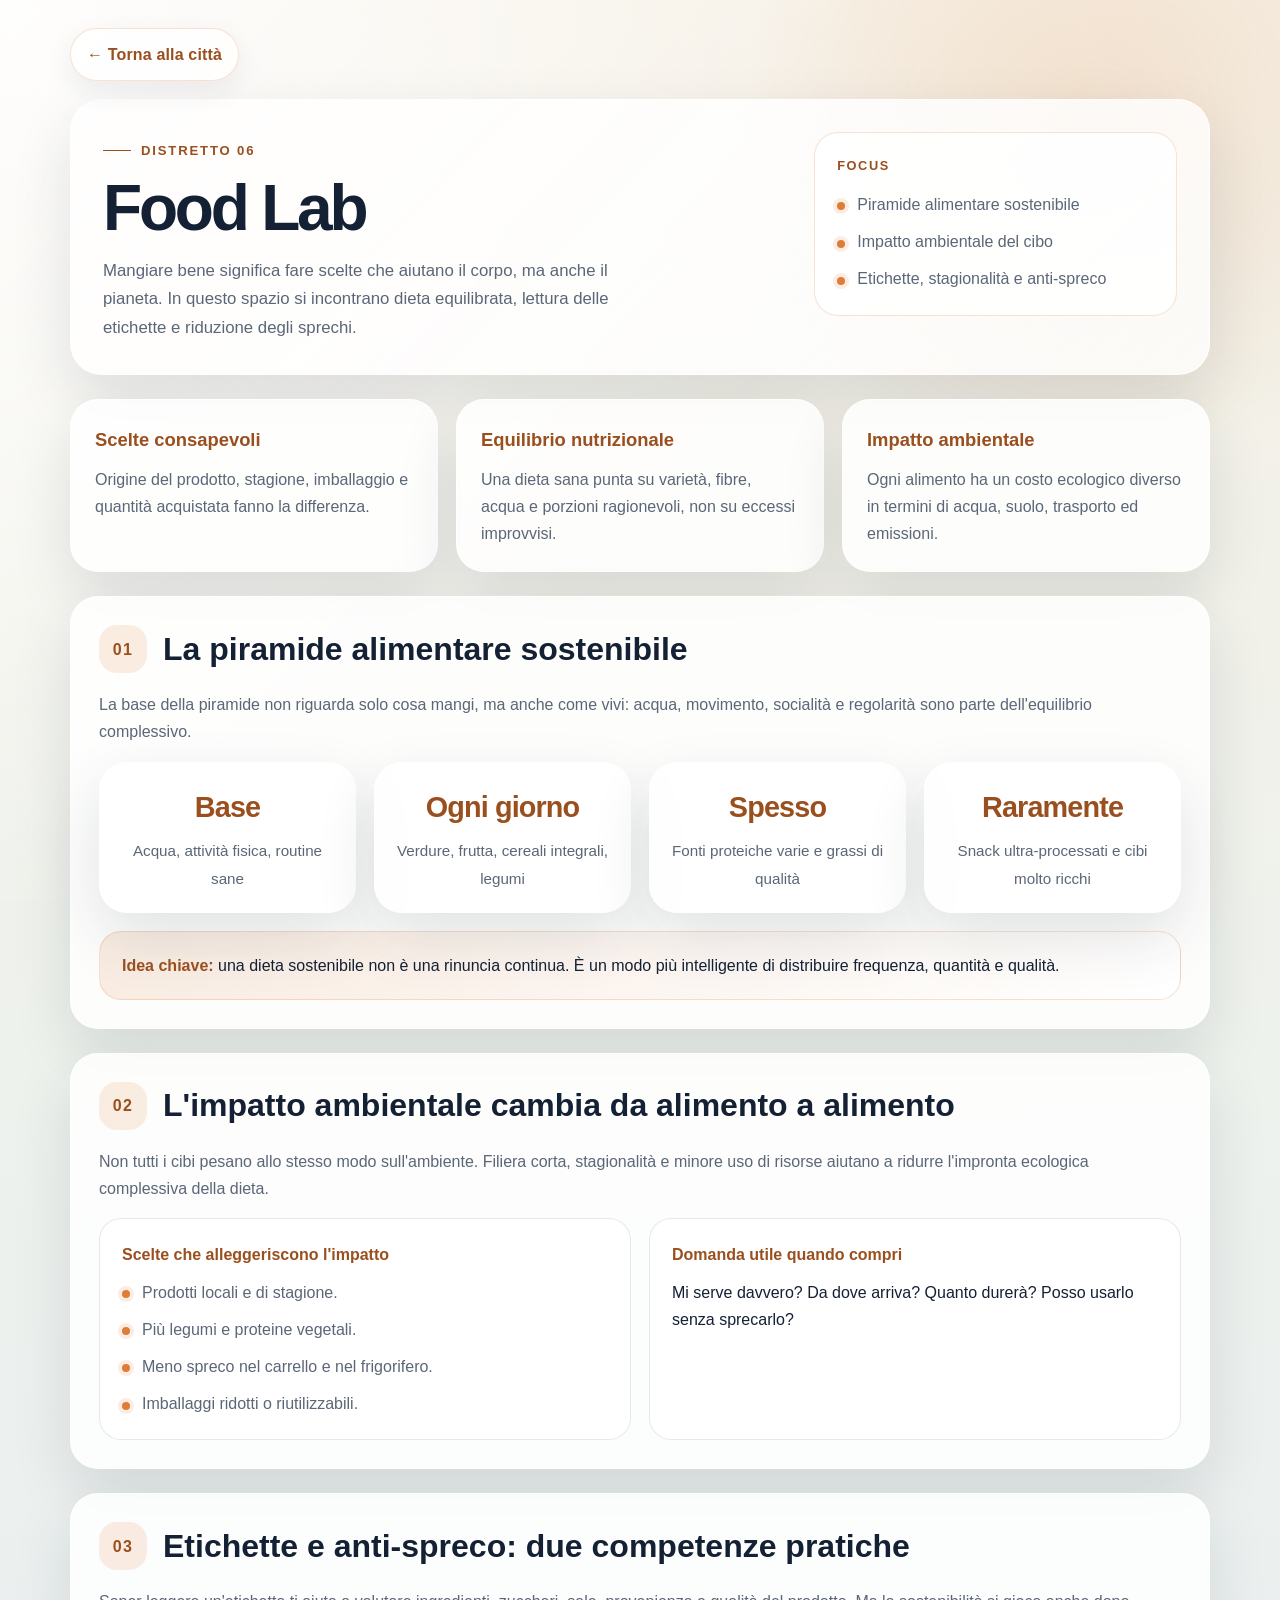
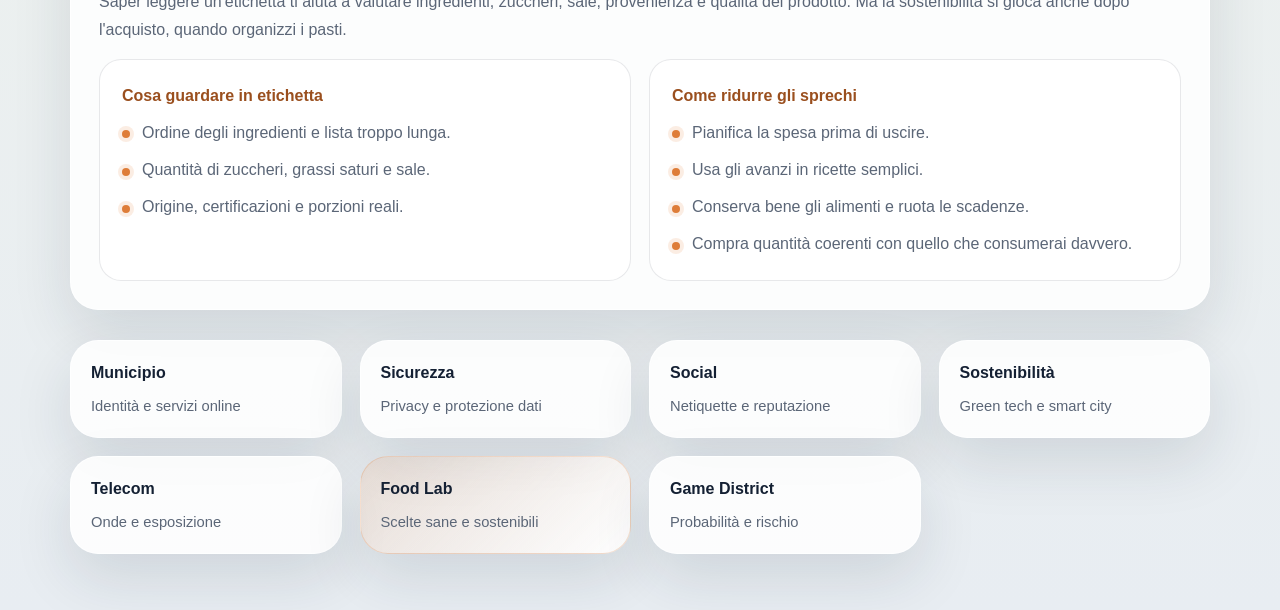
==== pages/alimentazione.html @ 2896456a "Import File" ====
<!DOCTYPE html>
<html lang="it">
<head>
    <meta charset="UTF-8">
    <meta name="viewport" content="width=device-width, initial-scale=1.0">
    <title>Food Lab</title>
    <link rel="stylesheet" href="../assets/css/pages.css">
</head>
<body style="--topic:#de7d39;--topic-strong:#9a4f1e;--topic-soft:rgba(222,125,57,0.14);--topic-line:rgba(222,125,57,0.22);">
    <div class="page-shell">
        <a class="back-link" href="../index.html">&larr; Torna alla citt&agrave;</a>

        <header class="topic-hero">
            <div class="hero-grid">
                <div>
                    <p class="eyebrow">Distretto 06</p>
                    <h1>Food Lab</h1>
                    <p class="hero-copy">
                        Mangiare bene significa fare scelte che aiutano il corpo, ma anche il pianeta.
                        In questo spazio si incontrano dieta equilibrata, lettura delle etichette e riduzione degli sprechi.
                    </p>
                </div>
                <aside class="hero-panel">
                    <span class="panel-label">Focus</span>
                    <ul class="compact-list">
                        <li>Piramide alimentare sostenibile</li>
                        <li>Impatto ambientale del cibo</li>
                        <li>Etichette, stagionalit&agrave; e anti-spreco</li>
                    </ul>
                </aside>
            </div>
        </header>

        <main class="content-stack">
            <section class="overview-grid">
                <article class="info-card">
                    <h2>Scelte consapevoli</h2>
                    <p>Origine del prodotto, stagione, imballaggio e quantit&agrave; acquistata fanno la differenza.</p>
                </article>
                <article class="info-card">
                    <h2>Equilibrio nutrizionale</h2>
                    <p>Una dieta sana punta su variet&agrave;, fibre, acqua e porzioni ragionevoli, non su eccessi improvvisi.</p>
                </article>
                <article class="info-card">
                    <h2>Impatto ambientale</h2>
                    <p>Ogni alimento ha un costo ecologico diverso in termini di acqua, suolo, trasporto ed emissioni.</p>
                </article>
            </section>

            <section class="topic-section">
                <div class="section-head">
                    <span class="section-number">01</span>
                    <h2>La piramide alimentare sostenibile</h2>
                </div>
                <p>
                    La base della piramide non riguarda solo cosa mangi, ma anche come vivi: acqua, movimento, socialit&agrave;
                    e regolarit&agrave; sono parte dell'equilibrio complessivo.
                </p>
                <div class="metric-grid">
                    <article class="metric-card"><span class="metric-value">Base</span><span class="metric-label">Acqua, attivit&agrave; fisica, routine sane</span></article>
                    <article class="metric-card"><span class="metric-value">Ogni giorno</span><span class="metric-label">Verdure, frutta, cereali integrali, legumi</span></article>
                    <article class="metric-card"><span class="metric-value">Spesso</span><span class="metric-label">Fonti proteiche varie e grassi di qualit&agrave;</span></article>
                    <article class="metric-card"><span class="metric-value">Raramente</span><span class="metric-label">Snack ultra-processati e cibi molto ricchi</span></article>
                </div>
                <div class="callout">
                    <strong>Idea chiave:</strong> una dieta sostenibile non &egrave; una rinuncia continua.
                    &Egrave; un modo pi&ugrave; intelligente di distribuire frequenza, quantit&agrave; e qualit&agrave;.
                </div>
            </section>

            <section class="topic-section">
                <div class="section-head">
                    <span class="section-number">02</span>
                    <h2>L'impatto ambientale cambia da alimento a alimento</h2>
                </div>
                <p>
                    Non tutti i cibi pesano allo stesso modo sull'ambiente. Filiera corta, stagionalit&agrave; e minore uso
                    di risorse aiutano a ridurre l'impronta ecologica complessiva della dieta.
                </p>
                <div class="split-grid">
                    <div class="text-block">
                        <h3>Scelte che alleggeriscono l'impatto</h3>
                        <ul class="bullet-list">
                            <li>Prodotti locali e di stagione.</li>
                            <li>Pi&ugrave; legumi e proteine vegetali.</li>
                            <li>Meno spreco nel carrello e nel frigorifero.</li>
                            <li>Imballaggi ridotti o riutilizzabili.</li>
                        </ul>
                    </div>
                    <div class="fact-card">
                        <h3>Domanda utile quando compri</h3>
                        <p>Mi serve davvero? Da dove arriva? Quanto durer&agrave;? Posso usarlo senza sprecarlo?</p>
                    </div>
                </div>
            </section>

            <section class="topic-section">
                <div class="section-head">
                    <span class="section-number">03</span>
                    <h2>Etichette e anti-spreco: due competenze pratiche</h2>
                </div>
                <p>
                    Saper leggere un'etichetta ti aiuta a valutare ingredienti, zuccheri, sale, provenienza e qualit&agrave;
                    del prodotto. Ma la sostenibilit&agrave; si gioca anche dopo l'acquisto, quando organizzi i pasti.
                </p>
                <div class="split-grid">
                    <div class="text-block">
                        <h3>Cosa guardare in etichetta</h3>
                        <ul class="bullet-list">
                            <li>Ordine degli ingredienti e lista troppo lunga.</li>
                            <li>Quantit&agrave; di zuccheri, grassi saturi e sale.</li>
                            <li>Origine, certificazioni e porzioni reali.</li>
                        </ul>
                    </div>
                    <div class="text-block">
                        <h3>Come ridurre gli sprechi</h3>
                        <ul class="bullet-list">
                            <li>Pianifica la spesa prima di uscire.</li>
                            <li>Usa gli avanzi in ricette semplici.</li>
                            <li>Conserva bene gli alimenti e ruota le scadenze.</li>
                            <li>Compra quantit&agrave; coerenti con quello che consumerai davvero.</li>
                        </ul>
                    </div>
                </div>
            </section>

            <nav class="district-nav" aria-label="Altri quartieri">
                <a class="district-link" href="municipio.html"><strong>Municipio</strong><span>Identit&agrave; e servizi online</span></a>
                <a class="district-link" href="sicurezza.html"><strong>Sicurezza</strong><span>Privacy e protezione dati</span></a>
                <a class="district-link" href="social.html"><strong>Social</strong><span>Netiquette e reputazione</span></a>
                <a class="district-link" href="sostenibilita.html"><strong>Sostenibilit&agrave;</strong><span>Green tech e smart city</span></a>
                <a class="district-link" href="telecomunicazioni.html"><strong>Telecom</strong><span>Onde e esposizione</span></a>
                <a class="district-link is-active" href="alimentazione.html" aria-current="page"><strong>Food Lab</strong><span>Scelte sane e sostenibili</span></a>
                <a class="district-link" href="gioco.html"><strong>Game District</strong><span>Probabilit&agrave; e rischio</span></a>
            </nav>
        </main>
    </div>
</body>
</html>
---- assets/css/pages.css ----
* {
    box-sizing: border-box;
    margin: 0;
    padding: 0;
}

:root {
    --page-bg-top: #f6f0e5;
    --page-bg-mid: #eef2ed;
    --page-bg-bottom: #e8edf2;
    --paper: rgba(255, 255, 255, 0.84);
    --paper-strong: rgba(255, 255, 255, 0.94);
    --ink: #142033;
    --muted: #5b6677;
    --line: rgba(20, 32, 51, 0.1);
    --shadow: 0 24px 60px rgba(27, 39, 61, 0.12);
    --topic: #3b82f6;
    --topic-strong: #2448a8;
    --topic-soft: rgba(59, 130, 246, 0.12);
    --topic-line: rgba(59, 130, 246, 0.22);
}

html {
    scroll-behavior: smooth;
}

body {
    min-height: 100vh;
    color: var(--ink);
    font-family: "Segoe UI Variable Text", "Segoe UI", "Trebuchet MS", sans-serif;
    line-height: 1.7;
    background:
        radial-gradient(circle at top left, rgba(255, 255, 255, 0.88), transparent 34%),
        linear-gradient(180deg, var(--page-bg-top) 0%, var(--page-bg-mid) 48%, var(--page-bg-bottom) 100%);
}

body::before {
    content: "";
    position: fixed;
    inset: 0;
    background:
        radial-gradient(circle at 85% 14%, var(--topic-soft), transparent 26%),
        linear-gradient(135deg, rgba(255, 255, 255, 0.38), rgba(255, 255, 255, 0) 55%);
    pointer-events: none;
    z-index: -1;
}

a {
    color: inherit;
}

.page-shell {
    max-width: 1180px;
    margin: 0 auto;
    padding: 28px 20px 56px;
}

.back-link {
    display: inline-flex;
    align-items: center;
    gap: 10px;
    padding: 12px 16px;
    border-radius: 999px;
    border: 1px solid var(--topic-line);
    background: rgba(255, 255, 255, 0.72);
    color: var(--topic-strong);
    text-decoration: none;
    font-weight: 700;
    letter-spacing: 0.01em;
    box-shadow: 0 10px 28px rgba(27, 39, 61, 0.08);
    transition: transform 0.2s ease, border-color 0.2s ease, background 0.2s ease;
}

.back-link:hover {
    transform: translateY(-2px);
    border-color: var(--topic);
    background: rgba(255, 255, 255, 0.92);
}

.topic-hero {
    margin-top: 18px;
    padding: 32px;
    border-radius: 32px;
    background:
        linear-gradient(135deg, rgba(255, 255, 255, 0.94), rgba(255, 255, 255, 0.76)),
        linear-gradient(135deg, var(--topic-soft), transparent 50%);
    border: 1px solid rgba(255, 255, 255, 0.72);
    box-shadow: var(--shadow);
}

.hero-grid {
    display: grid;
    grid-template-columns: minmax(0, 1.8fr) minmax(260px, 0.95fr);
    gap: 24px;
    align-items: start;
}

.eyebrow {
    display: inline-flex;
    align-items: center;
    gap: 10px;
    margin-bottom: 16px;
    color: var(--topic-strong);
    font-size: 0.82rem;
    font-weight: 800;
    letter-spacing: 0.14em;
    text-transform: uppercase;
}

.eyebrow::before {
    content: "";
    width: 28px;
    height: 1px;
    background: currentColor;
}

.topic-hero h1 {
    font-family: "Bahnschrift", "Segoe UI Variable Display", "Trebuchet MS", sans-serif;
    font-size: clamp(2.3rem, 5vw, 4.5rem);
    line-height: 0.95;
    letter-spacing: -0.05em;
    margin-bottom: 18px;
}

.hero-copy {
    max-width: 60ch;
    color: var(--muted);
    font-size: 1.05rem;
}

.hero-panel {
    padding: 22px;
    border-radius: 24px;
    background: var(--paper);
    border: 1px solid var(--topic-line);
    box-shadow: inset 0 1px 0 rgba(255, 255, 255, 0.6);
}

.panel-label {
    display: block;
    margin-bottom: 14px;
    color: var(--topic-strong);
    font-size: 0.8rem;
    font-weight: 800;
    letter-spacing: 0.12em;
    text-transform: uppercase;
}

.compact-list,
.bullet-list {
    list-style: none;
}

.compact-list li,
.bullet-list li {
    position: relative;
    padding-left: 20px;
    color: var(--muted);
}

.compact-list li + li,
.bullet-list li + li {
    margin-top: 10px;
}

.compact-list li::before,
.bullet-list li::before {
    content: "";
    position: absolute;
    top: 0.72em;
    left: 0;
    width: 8px;
    height: 8px;
    border-radius: 999px;
    background: var(--topic);
    box-shadow: 0 0 0 4px var(--topic-soft);
}

.content-stack {
    display: grid;
    gap: 24px;
    margin-top: 24px;
}

.overview-grid,
.split-grid,
.metric-grid,
.district-nav {
    display: grid;
    gap: 18px;
}

.overview-grid {
    grid-template-columns: repeat(3, minmax(0, 1fr));
}

.info-card,
.topic-section,
.metric-card,
.district-link {
    border-radius: 28px;
    background: var(--paper);
    border: 1px solid rgba(255, 255, 255, 0.74);
    box-shadow: var(--shadow);
}

.info-card {
    padding: 24px;
}

.info-card h2 {
    margin-bottom: 10px;
    color: var(--topic-strong);
    font-size: 1.15rem;
}

.info-card p {
    color: var(--muted);
}

.topic-section {
    padding: 28px;
}

.section-head {
    display: flex;
    align-items: center;
    gap: 16px;
    margin-bottom: 18px;
}

.section-number {
    display: inline-flex;
    align-items: center;
    justify-content: center;
    width: 48px;
    height: 48px;
    border-radius: 18px;
    background: var(--topic-soft);
    color: var(--topic-strong);
    font-family: "Bahnschrift", "Segoe UI Variable Display", "Trebuchet MS", sans-serif;
    font-size: 1rem;
    font-weight: 800;
    letter-spacing: 0.08em;
}

.topic-section h2 {
    font-size: clamp(1.45rem, 3vw, 2rem);
    line-height: 1.1;
}

.topic-section > p + p,
.topic-section > p + .callout,
.topic-section > p + .split-grid,
.topic-section > p + .metric-grid,
.topic-section > .callout + .split-grid,
.topic-section > .split-grid + .callout {
    margin-top: 16px;
}

.topic-section > p,
.text-block p {
    color: var(--muted);
}

.split-grid {
    grid-template-columns: repeat(2, minmax(0, 1fr));
    margin-top: 18px;
}

.text-block,
.fact-card {
    padding: 22px;
    border-radius: 22px;
    border: 1px solid var(--line);
    background: var(--paper-strong);
}

.text-block h3,
.fact-card h3 {
    margin-bottom: 10px;
    color: var(--topic-strong);
    font-size: 1rem;
}

.fact-card p + p {
    margin-top: 12px;
}

.callout {
    margin-top: 18px;
    padding: 20px 22px;
    border-radius: 22px;
    background: linear-gradient(135deg, var(--topic-soft), rgba(255, 255, 255, 0.8));
    border: 1px solid var(--topic-line);
    color: var(--ink);
}

.callout strong {
    color: var(--topic-strong);
}

.metric-grid {
    grid-template-columns: repeat(4, minmax(0, 1fr));
    margin-top: 18px;
}

.metric-card {
    padding: 20px;
    text-align: center;
}

.metric-value {
    display: block;
    margin-bottom: 6px;
    color: var(--topic-strong);
    font-family: "Bahnschrift", "Segoe UI Variable Display", "Trebuchet MS", sans-serif;
    font-size: 1.8rem;
    font-weight: 800;
    letter-spacing: -0.03em;
}

.metric-label {
    color: var(--muted);
    font-size: 0.95rem;
}

.district-nav {
    grid-template-columns: repeat(4, minmax(0, 1fr));
    margin-top: 6px;
}

.district-link {
    display: block;
    padding: 18px 20px;
    text-decoration: none;
    transition: transform 0.2s ease, border-color 0.2s ease, background 0.2s ease;
}

.district-link strong {
    display: block;
    margin-bottom: 6px;
    color: var(--ink);
    font-size: 1rem;
}

.district-link span {
    color: var(--muted);
    font-size: 0.92rem;
}

.district-link:hover {
    transform: translateY(-3px);
    border-color: var(--topic-line);
    background: rgba(255, 255, 255, 0.94);
}

.district-link.is-active {
    border: 1px solid var(--topic-line);
    background: linear-gradient(135deg, var(--topic-soft), rgba(255, 255, 255, 0.94));
}

.footer-note {
    margin-top: 12px;
    color: var(--muted);
    font-size: 0.95rem;
}

@media (max-width: 1080px) {
    .overview-grid,
    .metric-grid,
    .district-nav {
        grid-template-columns: repeat(2, minmax(0, 1fr));
    }
}

@media (max-width: 860px) {
    .hero-grid,
    .split-grid {
        grid-template-columns: 1fr;
    }

    .topic-hero,
    .topic-section,
    .info-card {
        padding: 22px;
    }
}

@media (max-width: 640px) {
    .page-shell {
        padding: 20px 14px 40px;
    }

    .overview-grid,
    .metric-grid,
    .district-nav {
        grid-template-columns: 1fr;
    }

    .section-head {
        align-items: flex-start;
    }
}
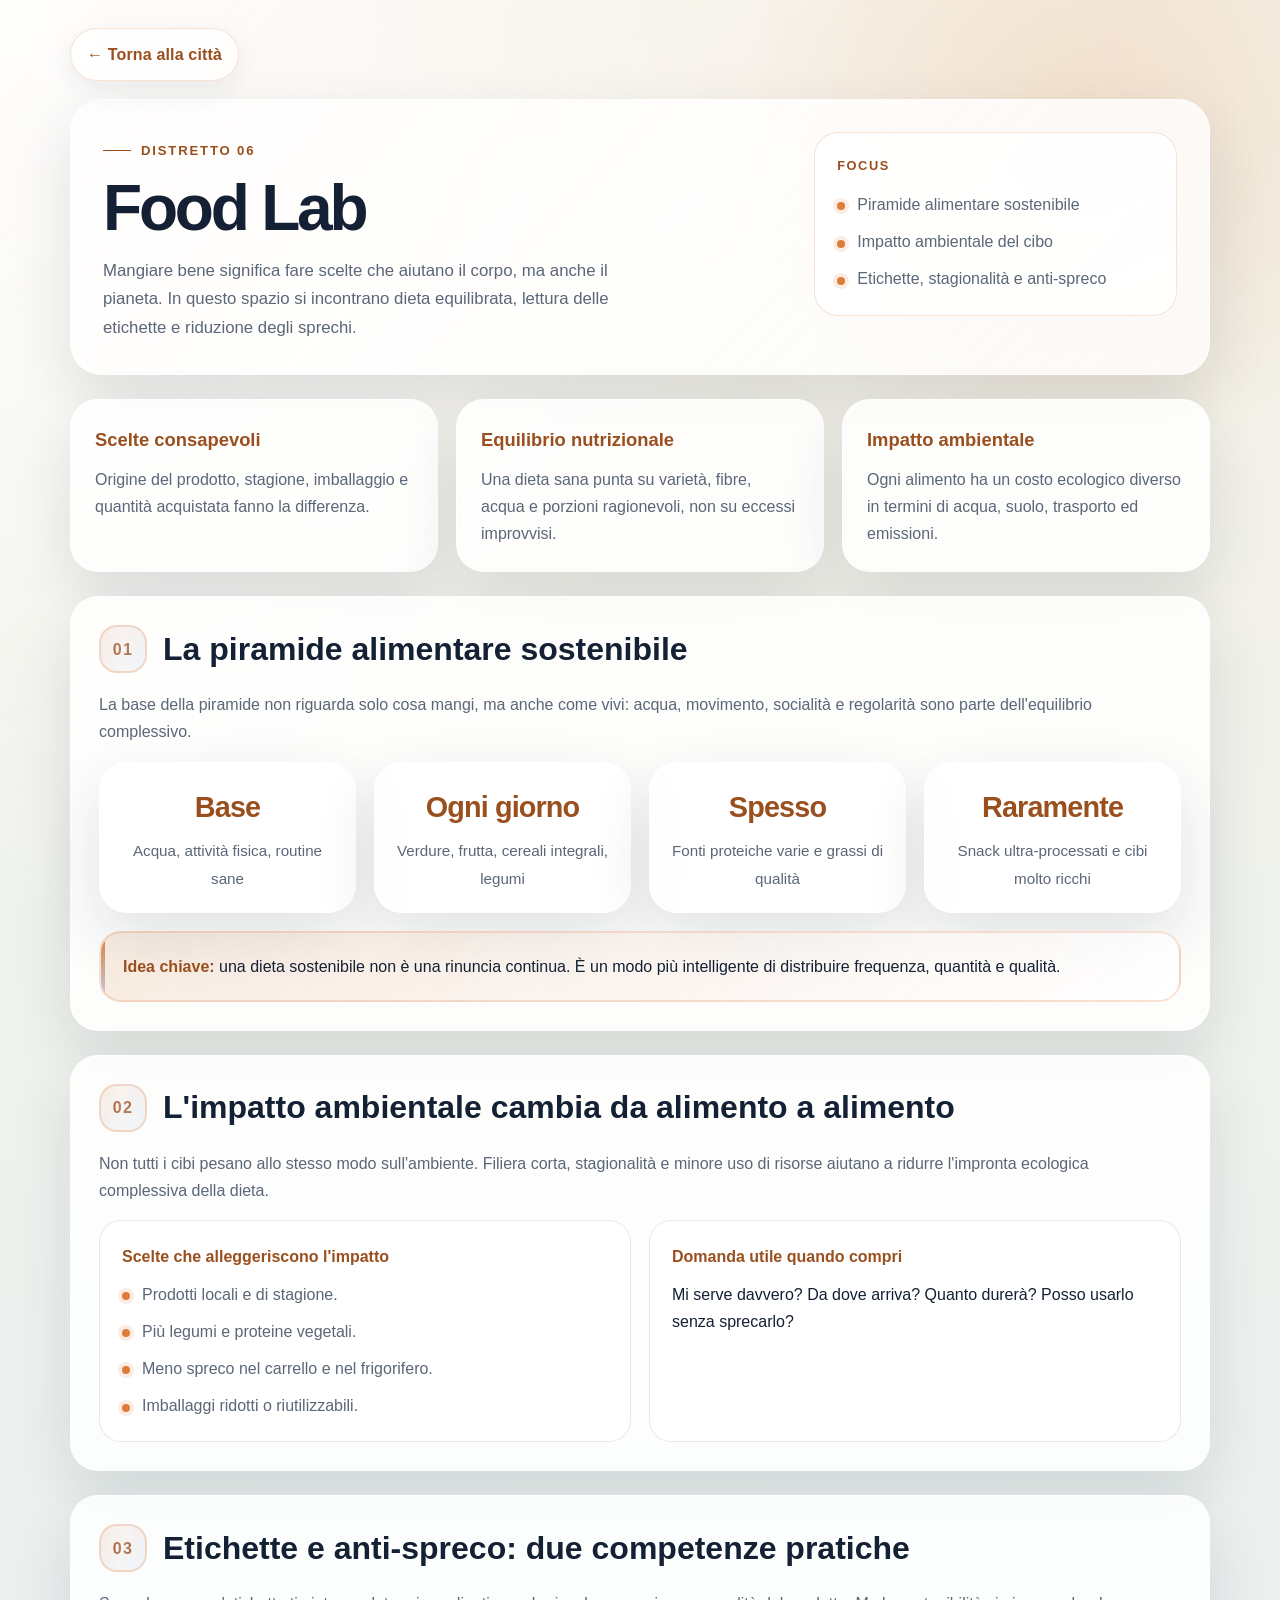
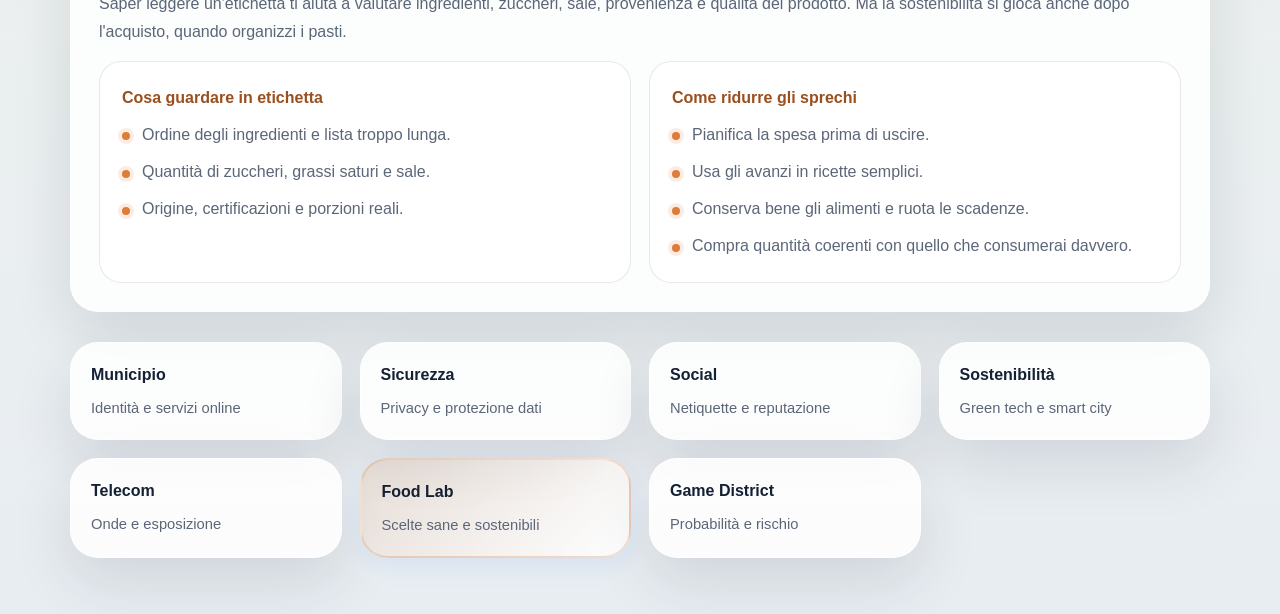
==== commit e2f3701a: "Added Files" ====
--- a/pages/alimentazione.html
+++ b/pages/alimentazione.html
@@ -8,7 +8,7 @@
 </head>
 <body style="--topic:#de7d39;--topic-strong:#9a4f1e;--topic-soft:rgba(222,125,57,0.14);--topic-line:rgba(222,125,57,0.22);">
     <div class="page-shell">
-        <a class="back-link" href="../index.html">&larr; Torna alla citt&agrave;</a>
+        <a class="back-link" href="#" onclick="window.close(); return false;">&larr; Torna alla citt&agrave;</a>
 
         <header class="topic-hero">
             <div class="hero-grid">
@@ -135,5 +135,18 @@
             </nav>
         </main>
     </div>
+
+    <!-- Service Worker Registration for Model Caching -->
+    <script>
+        if ('serviceWorker' in navigator) {
+            navigator.serviceWorker.register('../service-worker.js')
+                .then(registration => {
+                    console.log('Service Worker registrato:', registration);
+                })
+                .catch(error => {
+                    console.log('Errore registrazione Service Worker:', error);
+                });
+        }
+    </script>
 </body>
 </html>
--- a/assets/css/pages.css
+++ b/assets/css/pages.css
@@ -24,6 +24,80 @@
     scroll-behavior: smooth;
 }
 
+/* ========== ANIMAZIONI GLOBALI ========== */
+@keyframes fadeInDown {
+    from {
+        opacity: 0;
+        transform: translateY(-20px);
+    }
+    to {
+        opacity: 1;
+        transform: translateY(0);
+    }
+}
+
+@keyframes fadeInUp {
+    from {
+        opacity: 0;
+        transform: translateY(30px);
+    }
+    to {
+        opacity: 1;
+        transform: translateY(0);
+    }
+}
+
+@keyframes slideInLeft {
+    from {
+        opacity: 0;
+        transform: translateX(-40px);
+    }
+    to {
+        opacity: 1;
+        transform: translateX(0);
+    }
+}
+
+@keyframes slideInRight {
+    from {
+        opacity: 0;
+        transform: translateX(40px);
+    }
+    to {
+        opacity: 1;
+        transform: translateX(0);
+    }
+}
+
+@keyframes scaleIn {
+    from {
+        opacity: 0;
+        transform: scale(0.92);
+    }
+    to {
+        opacity: 1;
+        transform: scale(1);
+    }
+}
+
+@keyframes pulse {
+    0%, 100% {
+        opacity: 1;
+    }
+    50% {
+        opacity: 0.7;
+    }
+}
+
+@keyframes shimmer {
+    0% {
+        background-position: -1000px 0;
+    }
+    100% {
+        background-position: 1000px 0;
+    }
+}
+
 body {
     min-height: 100vh;
     color: var(--ink);
@@ -68,13 +142,15 @@
     font-weight: 700;
     letter-spacing: 0.01em;
     box-shadow: 0 10px 28px rgba(27, 39, 61, 0.08);
-    transition: transform 0.2s ease, border-color 0.2s ease, background 0.2s ease;
+    transition: all 0.3s cubic-bezier(0.34, 1.56, 0.64, 1);
+    animation: fadeInDown 0.6s ease-out;
 }
 
 .back-link:hover {
-    transform: translateY(-2px);
+    transform: translateY(-4px);
     border-color: var(--topic);
     background: rgba(255, 255, 255, 0.92);
+    box-shadow: 0 14px 40px rgba(59, 130, 246, 0.2);
 }
 
 .topic-hero {
@@ -86,6 +162,7 @@
         linear-gradient(135deg, var(--topic-soft), transparent 50%);
     border: 1px solid rgba(255, 255, 255, 0.72);
     box-shadow: var(--shadow);
+    animation: slideInUp 0.8s ease-out;
 }
 
 .hero-grid {
@@ -202,10 +279,27 @@
     background: var(--paper);
     border: 1px solid rgba(255, 255, 255, 0.74);
     box-shadow: var(--shadow);
+    transition: all 0.4s cubic-bezier(0.34, 1.56, 0.64, 1);
+    animation: fadeInUp 0.7s ease-out;
 }
 
 .info-card {
+    animation-delay: 0.1s;
     padding: 24px;
+}
+
+.info-card:nth-child(2) {
+    animation-delay: 0.2s;
+}
+
+.info-card:nth-child(3) {
+    animation-delay: 0.3s;
+}
+
+.info-card:hover {
+    transform: translateY(-8px);
+    box-shadow: 0 20px 50px rgba(59, 130, 246, 0.15);
+    border-color: var(--topic-line);
 }
 
 .info-card h2 {
@@ -220,6 +314,19 @@
 
 .topic-section {
     padding: 28px;
+    animation: fadeInUp 0.7s ease-out;
+}
+
+.topic-section:nth-of-type(1) {
+    animation-delay: 0.4s;
+}
+
+.topic-section:nth-of-type(2) {
+    animation-delay: 0.5s;
+}
+
+.topic-section:nth-of-type(3) {
+    animation-delay: 0.6s;
 }
 
 .section-head {
@@ -236,12 +343,30 @@
     width: 48px;
     height: 48px;
     border-radius: 18px;
-    background: var(--topic-soft);
+    background: linear-gradient(135deg, var(--topic-soft), rgba(59, 130, 246, 0.08));
     color: var(--topic-strong);
     font-family: "Bahnschrift", "Segoe UI Variable Display", "Trebuchet MS", sans-serif;
     font-size: 1rem;
     font-weight: 800;
     letter-spacing: 0.08em;
+    border: 2px solid var(--topic-line);
+    flex-shrink: 0;
+    transition: all 0.4s cubic-bezier(0.34, 1.56, 0.64, 1);
+    position: relative;
+    overflow: hidden;
+}
+
+.section-number::before {
+    content: "";
+    position: absolute;
+    inset: 0;
+    background: linear-gradient(90deg, transparent, rgba(255,255,255,0.3), transparent);
+    animation: shimmer 3s infinite;
+}
+
+.topic-section:hover .section-number {
+    transform: scale(1.1) rotate(5deg);
+    background: linear-gradient(135deg, var(--topic-soft), rgba(59, 130, 246, 0.15));
 }
 
 .topic-section h2 {
@@ -274,6 +399,38 @@
     border-radius: 22px;
     border: 1px solid var(--line);
     background: var(--paper-strong);
+    transition: all 0.4s cubic-bezier(0.34, 1.56, 0.64, 1);
+    position: relative;
+    overflow: hidden;
+}
+
+.text-block::before,
+.fact-card::before {
+    content: "";
+    position: absolute;
+    top: -50%;
+    left: -50%;
+    width: 200%;
+    height: 200%;
+    background: radial-gradient(circle, rgba(255,255,255,0.3) 0%, transparent 70%);
+    opacity: 0;
+    transition: opacity 0.4s ease;
+}
+
+.split-grid > .text-block:first-child {
+    animation: slideInLeft 0.7s ease-out;
+}
+
+.split-grid > .text-block:last-child,
+.split-grid > .fact-card {
+    animation: slideInRight 0.7s ease-out;
+}
+
+.text-block:hover,
+.fact-card:hover {
+    transform: translateY(-4px);
+    box-shadow: 0 12px 32px rgba(59, 130, 246, 0.12);
+    border-color: var(--topic-line);
 }
 
 .text-block h3,
@@ -292,8 +449,27 @@
     padding: 20px 22px;
     border-radius: 22px;
     background: linear-gradient(135deg, var(--topic-soft), rgba(255, 255, 255, 0.8));
-    border: 1px solid var(--topic-line);
+    border: 2px solid var(--topic-line);
     color: var(--ink);
+    animation: scaleIn 0.7s ease-out;
+    transition: all 0.4s cubic-bezier(0.34, 1.56, 0.64, 1);
+    position: relative;
+    overflow: hidden;
+}
+
+.callout::before {
+    content: "";
+    position: absolute;
+    left: 0;
+    top: 0;
+    width: 4px;
+    height: 100%;
+    background: linear-gradient(180deg, var(--topic), rgba(59, 130, 246, 0.3));
+}
+
+.callout:hover {
+    box-shadow: 0 8px 24px rgba(59, 130, 246, 0.15);
+    transform: translateX(4px);
 }
 
 .callout strong {
@@ -308,6 +484,28 @@
 .metric-card {
     padding: 20px;
     text-align: center;
+    animation: scaleIn 0.6s ease-out;
+}
+
+.metric-card:nth-child(1) {
+    animation-delay: 0.1s;
+}
+
+.metric-card:nth-child(2) {
+    animation-delay: 0.2s;
+}
+
+.metric-card:nth-child(3) {
+    animation-delay: 0.3s;
+}
+
+.metric-card:nth-child(4) {
+    animation-delay: 0.4s;
+}
+
+.metric-card:hover {
+    transform: scale(1.05) translateY(-4px);
+    box-shadow: 0 12px 32px rgba(59, 130, 246, 0.15);
 }
 
 .metric-value {
@@ -334,7 +532,37 @@
     display: block;
     padding: 18px 20px;
     text-decoration: none;
-    transition: transform 0.2s ease, border-color 0.2s ease, background 0.2s ease;
+    transition: all 0.4s cubic-bezier(0.34, 1.56, 0.64, 1);
+    animation: fadeInUp 0.7s ease-out;
+    position: relative;
+}
+
+.district-link:nth-child(1) {
+    animation-delay: 0.7s;
+}
+
+.district-link:nth-child(2) {
+    animation-delay: 0.75s;
+}
+
+.district-link:nth-child(3) {
+    animation-delay: 0.8s;
+}
+
+.district-link:nth-child(4) {
+    animation-delay: 0.85s;
+}
+
+.district-link:nth-child(5) {
+    animation-delay: 0.9s;
+}
+
+.district-link:nth-child(6) {
+    animation-delay: 0.95s;
+}
+
+.district-link:nth-child(7) {
+    animation-delay: 1s;
 }
 
 .district-link strong {
@@ -350,14 +578,16 @@
 }
 
 .district-link:hover {
-    transform: translateY(-3px);
+    transform: translateY(-6px);
     border-color: var(--topic-line);
     background: rgba(255, 255, 255, 0.94);
+    box-shadow: 0 12px 32px rgba(59, 130, 246, 0.15);
 }
 
 .district-link.is-active {
-    border: 1px solid var(--topic-line);
+    border: 2px solid var(--topic-line);
     background: linear-gradient(135deg, var(--topic-soft), rgba(255, 255, 255, 0.94));
+    box-shadow: 0 8px 24px rgba(59, 130, 246, 0.1);
 }
 
 .footer-note {
